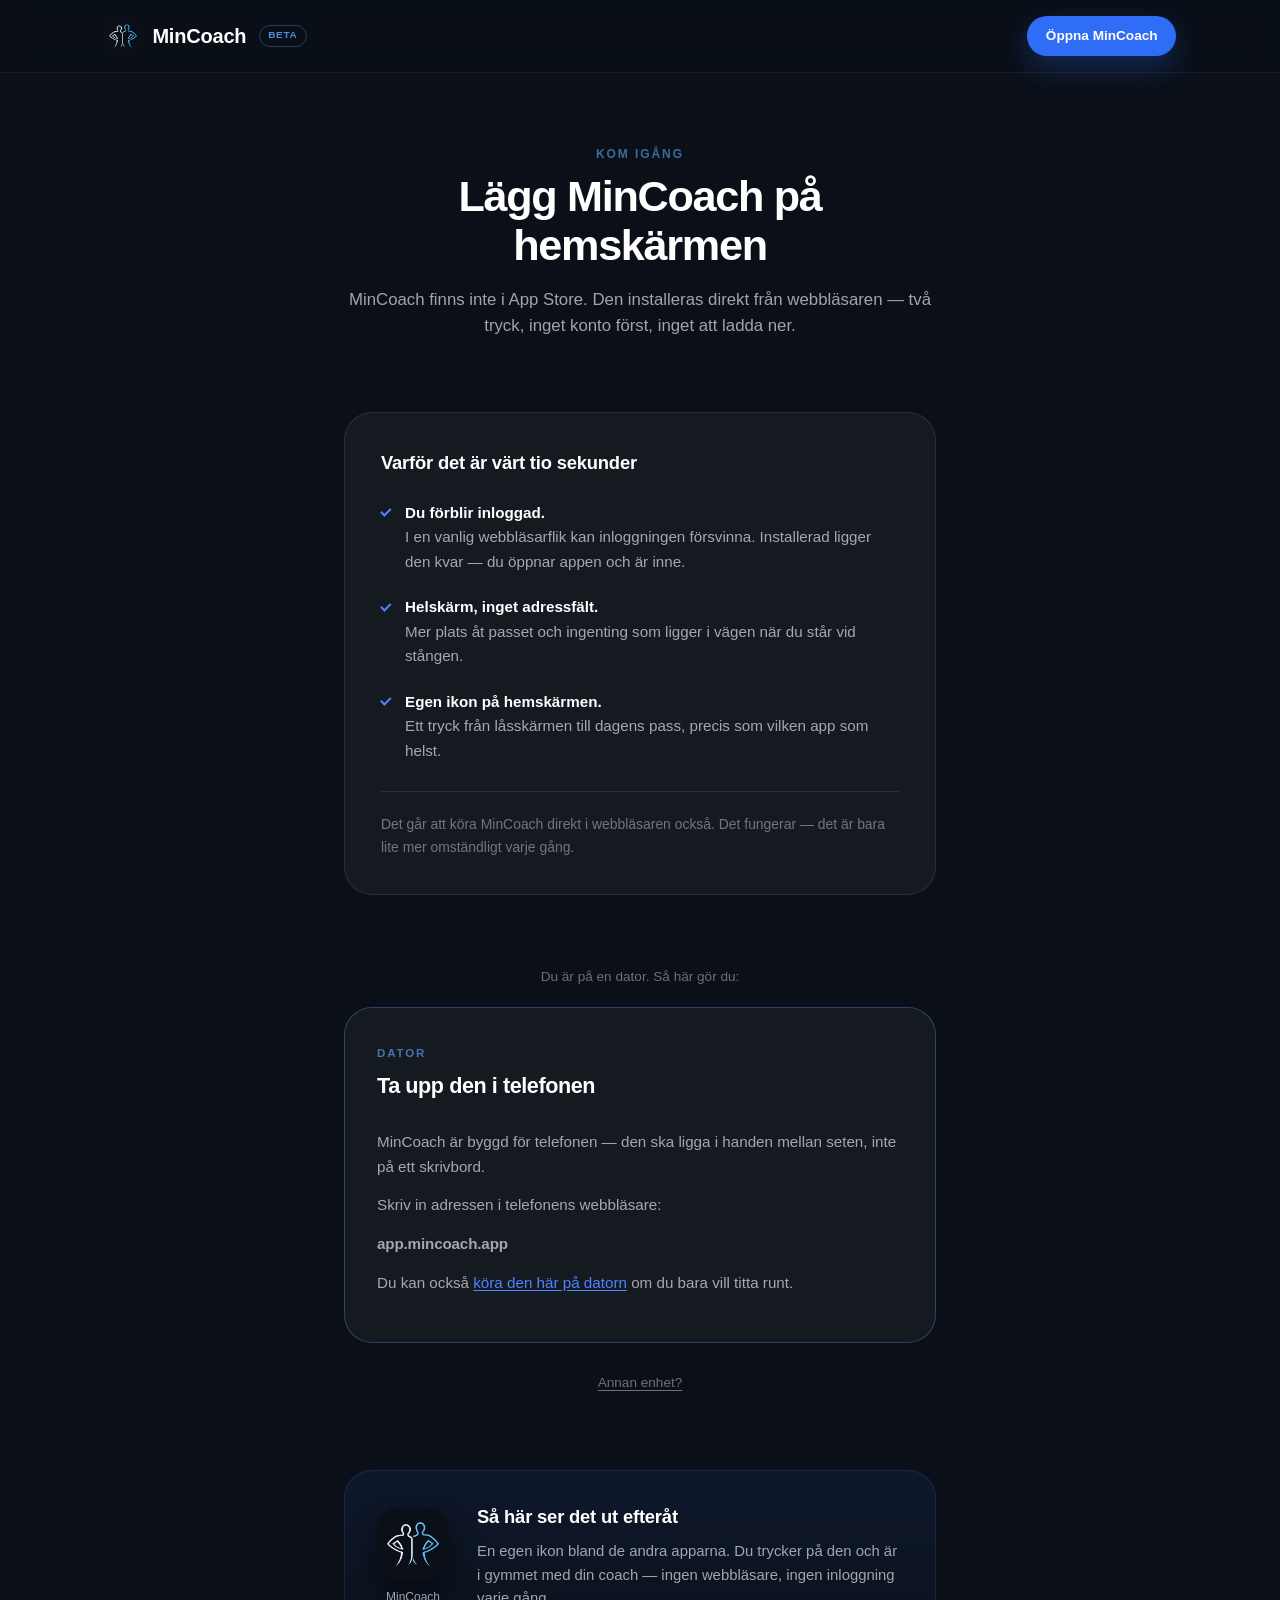
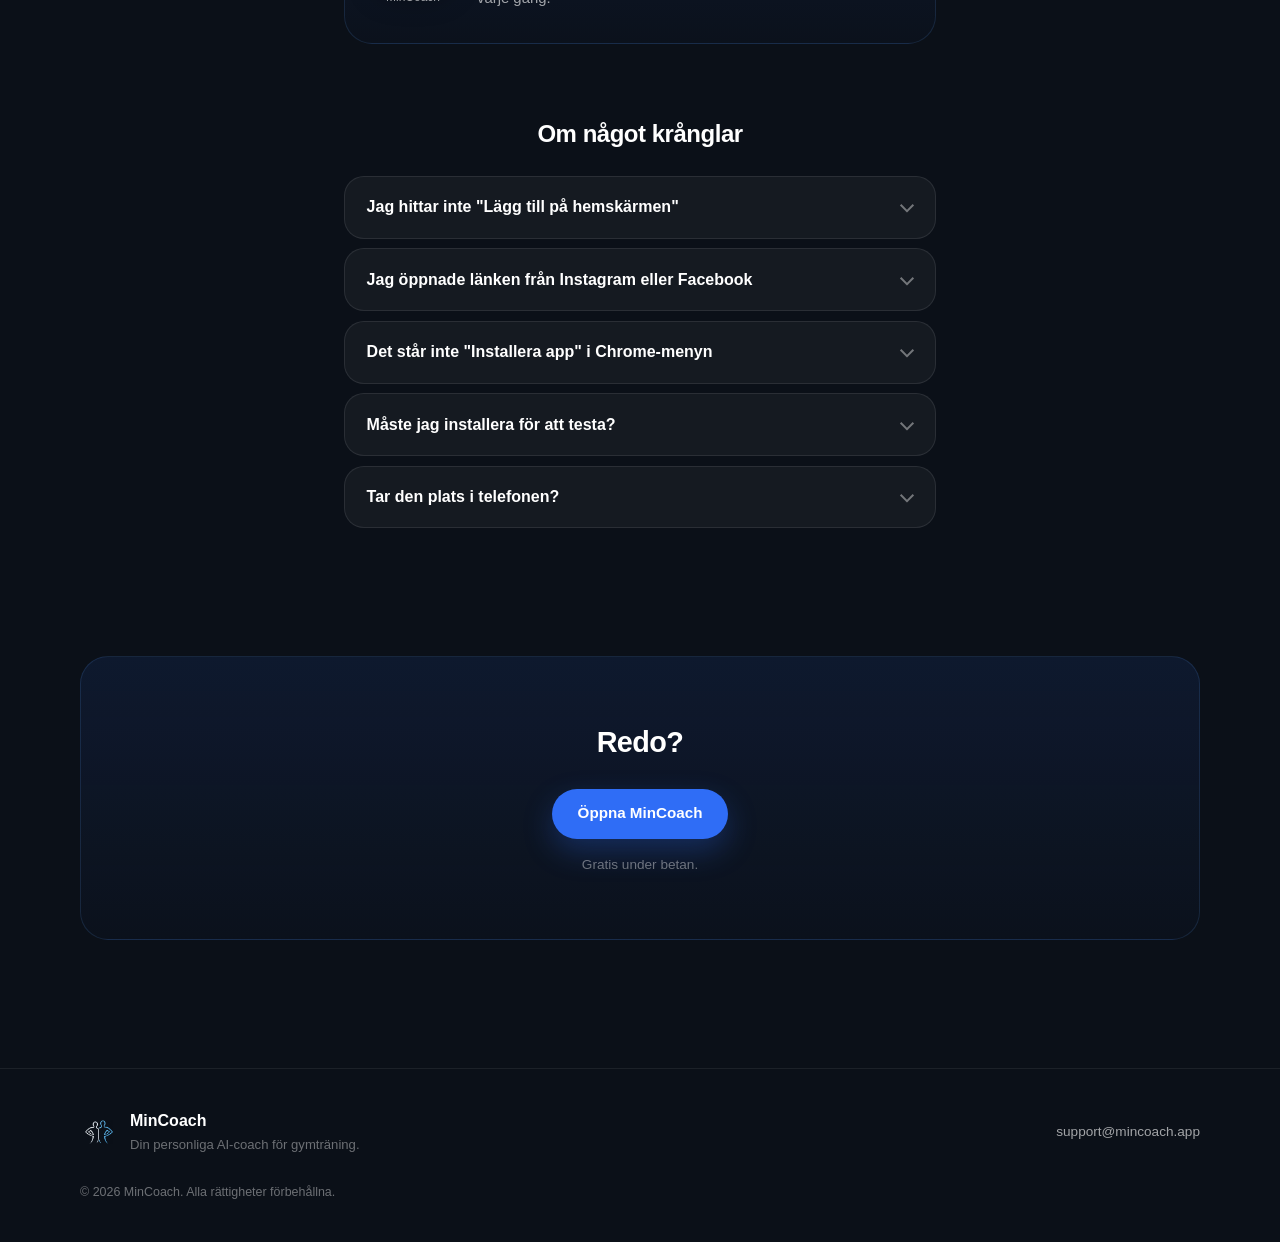
==== installera.html @ 1b60f572 "Installationen får en egen sida, och Adrians citat blir ett omdöme Startsidans knappar gick rakt in " ====
<!DOCTYPE html>
<html lang="sv">
<head>
<meta charset="UTF-8" />
<meta name="viewport" content="width=device-width, initial-scale=1" />
<title>Installera MinCoach — så gör du</title>
<meta name="description" content="MinCoach finns inte i App Store. Den installeras direkt från webbläsaren och hamnar på hemskärmen som vilken app som helst. Så här gör du, steg för steg." />
<link rel="icon" href="assets/favicon.png" />
<link rel="stylesheet" href="styles.css" />
</head>
<body>

  <header class="nav">
    <div class="nav-inner">
      <a href="index.html" class="logo">
        <img src="assets/logo-mark.png" alt="" class="logo-mark" />
        MinCoach
        <span class="beta-pill">Beta</span>
      </a>
      <a href="https://app.mincoach.app" class="btn btn-primary btn-small">Öppna MinCoach</a>
    </div>
  </header>

  <main class="guide">

    <section class="guide-topp">
      <p class="section-eyebrow">Kom igång</p>
      <h1>Lägg MinCoach på hemskärmen</h1>
      <p class="guide-ingress">
        MinCoach finns inte i App Store. Den installeras direkt från
        webbläsaren — två tryck, inget konto först, inget att ladda ner.
      </p>
    </section>

    <section class="guide-varfor">
      <div class="varfor-inner">
        <h2>Varför det är värt tio sekunder</h2>
        <ul class="varfor-lista">
          <li>
            <strong>Du förblir inloggad.</strong>
            I en vanlig webbläsarflik kan inloggningen försvinna. Installerad
            ligger den kvar — du öppnar appen och är inne.
          </li>
          <li>
            <strong>Helskärm, inget adressfält.</strong>
            Mer plats åt passet och ingenting som ligger i vägen när du står
            vid stången.
          </li>
          <li>
            <strong>Egen ikon på hemskärmen.</strong>
            Ett tryck från låsskärmen till dagens pass, precis som vilken app
            som helst.
          </li>
        </ul>
        <p class="varfor-not">
          Det går att köra MinCoach direkt i webbläsaren också. Det fungerar —
          det är bara lite mer omständligt varje gång.
        </p>
      </div>
    </section>

    <section class="guide-steg">
      <p class="guide-enhet" id="enhetsrad" hidden></p>

      <div class="guide-kort-lista" id="kortlista">

        <article class="guide-kort" id="kort-ios">
          <header class="kort-topp">
            <span class="kort-plattform">iPhone &amp; iPad</span>
            <h2>Safari</h2>
          </header>

          <div class="kort-varning" id="varning-safari" hidden>
            <strong>Du är inte i Safari just nu.</strong>
            <span>
              "Lägg till på hemskärmen" finns bara i Safari på iPhone. Tryck på
              menyn i din webbläsare och välj <strong>Öppna i Safari</strong> —
              fortsätt sedan här.
            </span>
          </div>

          <ol class="guide-stegen">
            <li>
              <span class="steg-nr">1</span>
              <div class="steg-text">
                <p>Öppna MinCoach i Safari. Knappen <strong>Öppna MinCoach</strong> uppe till höger gör det.</p>
              </div>
            </li>
            <li>
              <span class="steg-nr">2</span>
              <div class="steg-text">
                <p>Tryck på <strong>Dela</strong> i fältet längst ner.</p>
                <div class="knappbild knappbild-ensam">
                  <span class="ios-knapp" aria-hidden="true">
                    <svg viewBox="0 0 24 24" fill="none" stroke="currentColor" stroke-width="1.7" stroke-linecap="round" stroke-linejoin="round">
                      <path d="M12 3.2v11.3" />
                      <path d="M8.4 6.8 12 3.2l3.6 3.6" />
                      <path d="M7.4 10.2H5.6A1.6 1.6 0 0 0 4 11.8v7.6A1.6 1.6 0 0 0 5.6 21h12.8a1.6 1.6 0 0 0 1.6-1.6v-7.6a1.6 1.6 0 0 0-1.6-1.6h-1.8" />
                    </svg>
                  </span>
                  <span class="knappbild-text">Så ser ikonen ut</span>
                </div>
              </div>
            </li>
            <li>
              <span class="steg-nr">3</span>
              <div class="steg-text">
                <p>
                  Scrolla ner i listan som kommer upp och välj
                  <strong>Lägg till på hemskärmen</strong>.
                </p>
                <div class="ark" aria-hidden="true">
                  <div class="ark-rad">
                    <span>Kopiera</span>
                    <span class="ark-ikon">
                      <svg viewBox="0 0 24 24" fill="none" stroke="currentColor" stroke-width="1.6" stroke-linecap="round" stroke-linejoin="round">
                        <rect x="9" y="9" width="11" height="11" rx="2.5" />
                        <path d="M15 5.5H6.5A2.5 2.5 0 0 0 4 8v8.5" />
                      </svg>
                    </span>
                  </div>
                  <div class="ark-rad ark-rad-vald">
                    <span>Lägg till på hemskärmen</span>
                    <span class="ark-ikon">
                      <svg viewBox="0 0 24 24" fill="none" stroke="currentColor" stroke-width="1.6" stroke-linecap="round" stroke-linejoin="round">
                        <rect x="3.6" y="3.6" width="16.8" height="16.8" rx="4.6" />
                        <path d="M12 8.4v7.2M8.4 12h7.2" />
                      </svg>
                    </span>
                  </div>
                  <div class="ark-rad">
                    <span>Lägg till bokmärke</span>
                    <span class="ark-ikon">
                      <svg viewBox="0 0 24 24" fill="none" stroke="currentColor" stroke-width="1.6" stroke-linecap="round" stroke-linejoin="round">
                        <path d="M6.5 4h11v16l-5.5-4-5.5 4z" />
                      </svg>
                    </span>
                  </div>
                </div>
              </div>
            </li>
            <li>
              <span class="steg-nr">4</span>
              <div class="steg-text">
                <p>Tryck <strong>Lägg till</strong> uppe till höger. Klart.</p>
              </div>
            </li>
          </ol>
        </article>

        <article class="guide-kort" id="kort-android">
          <header class="kort-topp">
            <span class="kort-plattform">Android</span>
            <h2>Chrome</h2>
          </header>

          <ol class="guide-stegen">
            <li>
              <span class="steg-nr">1</span>
              <div class="steg-text">
                <p>Öppna MinCoach i Chrome. Knappen <strong>Öppna MinCoach</strong> uppe till höger gör det.</p>
              </div>
            </li>
            <li>
              <span class="steg-nr">2</span>
              <div class="steg-text">
                <p>Tryck på <strong>menyn</strong> uppe till höger.</p>
                <div class="knappbild knappbild-ensam">
                  <span class="android-knapp" aria-hidden="true">
                    <svg viewBox="0 0 24 24" fill="currentColor">
                      <circle cx="12" cy="5.2" r="1.75" />
                      <circle cx="12" cy="12" r="1.75" />
                      <circle cx="12" cy="18.8" r="1.75" />
                    </svg>
                  </span>
                  <span class="knappbild-text">Tre prickar</span>
                </div>
              </div>
            </li>
            <li>
              <span class="steg-nr">3</span>
              <div class="steg-text">
                <p>
                  Välj <strong>Installera app</strong>. På vissa telefoner står
                  det <strong>Lägg till på hemskärmen</strong> i stället — samma sak.
                </p>
                <div class="ark ark-meny" aria-hidden="true">
                  <div class="ark-rad">
                    <span class="ark-ikon">
                      <svg viewBox="0 0 24 24" fill="none" stroke="currentColor" stroke-width="1.6" stroke-linecap="round" stroke-linejoin="round">
                        <rect x="4" y="4" width="16" height="16" rx="4" />
                        <path d="M12 8.8v6.4M8.8 12h6.4" />
                      </svg>
                    </span>
                    <span>Ny flik</span>
                  </div>
                  <div class="ark-rad ark-rad-vald">
                    <span class="ark-ikon">
                      <svg viewBox="0 0 24 24" fill="none" stroke="currentColor" stroke-width="1.6" stroke-linecap="round" stroke-linejoin="round">
                        <rect x="6" y="2.8" width="12" height="18.4" rx="2.6" />
                        <path d="M12 8.2v6M9.6 11.8 12 14.2l2.4-2.4" />
                      </svg>
                    </span>
                    <span>Installera app</span>
                  </div>
                  <div class="ark-rad">
                    <span class="ark-ikon">
                      <svg viewBox="0 0 24 24" fill="none" stroke="currentColor" stroke-width="1.6" stroke-linecap="round" stroke-linejoin="round">
                        <circle cx="12" cy="12" r="3" />
                        <path d="M19.2 12a7.2 7.2 0 0 1-.1 1.2l1.7 1.3-1.8 3.1-2-.8a7.2 7.2 0 0 1-2 1.2l-.3 2.2h-3.6l-.3-2.2a7.2 7.2 0 0 1-2-1.2l-2 .8-1.8-3.1 1.7-1.3a7.2 7.2 0 0 1 0-2.4L4.8 9.3l1.8-3.1 2 .8a7.2 7.2 0 0 1 2-1.2l.3-2.2h3.6l.3 2.2a7.2 7.2 0 0 1 2 1.2l2-.8 1.8 3.1-1.7 1.3c.07.4.1.8.1 1.2z" />
                      </svg>
                    </span>
                    <span>Inställningar</span>
                  </div>
                </div>
              </div>
            </li>
            <li>
              <span class="steg-nr">4</span>
              <div class="steg-text">
                <p>Bekräfta med <strong>Installera</strong>. Klart.</p>
              </div>
            </li>
          </ol>
        </article>

        <article class="guide-kort" id="kort-dator">
          <header class="kort-topp">
            <span class="kort-plattform">Dator</span>
            <h2>Ta upp den i telefonen</h2>
          </header>
          <div class="dator-text">
            <p>
              MinCoach är byggd för telefonen — den ska ligga i handen mellan
              seten, inte på ett skrivbord.
            </p>
            <p>Skriv in adressen i telefonens webbläsare:</p>
            <p class="dator-adress">app.mincoach.app</p>
            <p class="dator-not">
              Du kan också <a href="https://app.mincoach.app">köra den här på datorn</a> om du bara vill titta runt.
            </p>
          </div>
        </article>

      </div>

      <button type="button" class="guide-visa-alla" id="visaalla" hidden>
        Annan enhet?
      </button>
    </section>

    <section class="guide-resultat">
      <div class="resultat-inner">
        <div class="hemskarm" aria-hidden="true">
          <div class="hemskarm-ikon">
            <img src="assets/logo-mark.png" alt="" />
          </div>
          <span class="hemskarm-namn">MinCoach</span>
        </div>
        <div class="resultat-text">
          <h2>Så här ser det ut efteråt</h2>
          <p>
            En egen ikon bland de andra apparna. Du trycker på den och är i
            gymmet med din coach — ingen webbläsare, ingen inloggning varje
            gång.
          </p>
        </div>
      </div>
    </section>

    <section class="guide-krangel">
      <h2>Om något krånglar</h2>
      <div class="faq-list">
        <details class="faq-item">
          <summary>Jag hittar inte "Lägg till på hemskärmen"</summary>
          <div class="faq-body">
            <p>Då är du nästan säkert inte i Safari. På iPhone finns valet bara där — Chrome och Firefox på iPhone har det inte.</p>
            <p>Är du i Safari: scrolla ner i listan. Det ligger en bit ner, under raden med appar.</p>
          </div>
        </details>
        <details class="faq-item">
          <summary>Jag öppnade länken från Instagram eller Facebook</summary>
          <div class="faq-body">
            <p>De öppnar länkar i en egen liten webbläsare som inte kan installera appar.</p>
            <p>Tryck på de tre prickarna i hörnet och välj <strong>Öppna i Safari</strong> (eller Chrome på Android). Sedan fungerar stegen ovan.</p>
          </div>
        </details>
        <details class="faq-item">
          <summary>Det står inte "Installera app" i Chrome-menyn</summary>
          <div class="faq-body">
            <p>Leta efter <strong>Lägg till på hemskärmen</strong> i stället — det är samma sak.</p>
            <p>Använder du Samsung Internet: menyn nere till höger, sedan <strong>Lägg till sida på</strong> och <strong>Hemskärm</strong>.</p>
          </div>
        </details>
        <details class="faq-item">
          <summary>Måste jag installera för att testa?</summary>
          <div class="faq-body">
            <p>Nej. MinCoach fungerar direkt i webbläsaren.</p>
            <p>Men du loggas ut oftare, adressfältet tar plats, och den känns som en sajt i stället för en app. Installerad är den en app.</p>
          </div>
        </details>
        <details class="faq-item">
          <summary>Tar den plats i telefonen?</summary>
          <div class="faq-body">
            <p>Knappt något. Det laddas inte ner något paket — ikonen pekar på MinCoach, och appen uppdaterar sig själv.</p>
          </div>
        </details>
      </div>
    </section>

    <section class="cta-band">
      <h2>Redo?</h2>
      <a href="https://app.mincoach.app" class="btn btn-primary">Öppna MinCoach</a>
      <p class="cta-not">Gratis under betan.</p>
    </section>

  </main>

  <footer class="footer">
    <div class="footer-inner">
      <div class="footer-brand">
        <img src="assets/logo-mark.png" alt="" class="logo-mark" />
        <div>
          <p class="footer-title">MinCoach</p>
          <p class="footer-tagline">Din personliga AI-coach för gymträning.</p>
        </div>
      </div>
      <a href="mailto:support@mincoach.app" class="footer-contact">support@mincoach.app</a>
    </div>
    <p class="footer-copy">© 2026 MinCoach. Alla rättigheter förbehållna.</p>
  </footer>

  <script>
    // Visar kortet för telefonen man står med, inte alla tre. Utan JS visas
    // alla — ingen blir utelåst av att skriptet inte kör.
    (function () {
      var ua = navigator.userAgent || "";
      function har(s) { return ua.indexOf(s) !== -1; }

      var ios = har("iPhone") || har("iPad") || har("iPod") ||
        (navigator.platform === "MacIntel" && navigator.maxTouchPoints > 1);
      var android = har("Android");

      // De två vanligaste sätten att fastna: fel webbläsare på iPhone, eller
      // en länk öppnad inuti Instagram/Facebook. Båda saknar valet helt.
      var annanWebblasare = har("CriOS") || har("FxiOS") || har("EdgiOS") || har("OPiOS");
      var iAppWebblasare = har("FBAN") || har("FBAV") || har("Instagram") ||
        har("Snapchat") || har("Line/") || har("Twitter");

      var vilken = ios ? "ios" : (android ? "android" : "dator");
      var namn = ios ? "iPhone" : (android ? "Android" : "en dator");

      var kort = document.getElementById("kort-" + vilken);
      var lista = document.getElementById("kortlista");
      if (!kort || !lista) return;

      document.body.classList.add("har-js");
      kort.classList.add("ar-din");
      lista.insertBefore(kort, lista.firstChild);

      var rad = document.getElementById("enhetsrad");
      if (rad) {
        rad.textContent = "Du är på " + namn + ". Så här gör du:";
        rad.hidden = false;
      }

      if (ios && (annanWebblasare || iAppWebblasare)) {
        var varning = document.getElementById("varning-safari");
        if (varning) varning.hidden = false;
      }

      var knapp = document.getElementById("visaalla");
      if (knapp) {
        knapp.hidden = false;
        knapp.addEventListener("click", function () {
          document.body.classList.remove("har-js");
          knapp.hidden = true;
        });
      }
    })();
  </script>

</body>
</html>
---- styles.css ----
:root {
  --bg: #0b1018;
  --bg-soft: #0d1420;
  --card: rgba(255, 255, 255, 0.045);
  --card-border: rgba(255, 255, 255, 0.09);
  --text: #ffffff;
  --text-muted: rgba(255, 255, 255, 0.62);
  --text-faint: rgba(255, 255, 255, 0.4);
  --accent: #2f6df6;
  --accent-hover: #4f83ff;
  --radius-lg: 1.75rem;
  --radius-md: 1.25rem;
  --radius-sm: 0.85rem;
  --max: 1120px;
}

* { box-sizing: border-box; }

/* Egna display-regler slar annars ut hidden-attributet: varningen och
   "Annan enhet?" syntes for alla, aven nar skriptet hallit dem dolda. */
[hidden] { display: none !important; }

html { scroll-behavior: smooth; }

#funktioner, #skarmdumpar, #installera, #fragor {
  scroll-margin-top: 90px;
}

body {
  margin: 0;
  background: var(--bg);
  color: var(--text);
  font-family: -apple-system, BlinkMacSystemFont, "SF Pro Display", "Segoe UI", Roboto, sans-serif;
  line-height: 1.5;
  -webkit-font-smoothing: antialiased;
}

a { color: inherit; text-decoration: none; }

section { padding: 0 1.5rem; }

/* ---------- Nav ---------- */

.nav {
  position: sticky;
  top: 0;
  z-index: 40;
  background: rgba(11, 16, 24, 0.72);
  backdrop-filter: blur(14px);
  border-bottom: 1px solid rgba(255, 255, 255, 0.06);
}

.nav-inner {
  max-width: var(--max);
  margin: 0 auto;
  display: flex;
  align-items: center;
  justify-content: space-between;
  padding: 1rem 1.5rem;
  gap: 1.5rem;
}

.logo {
  display: flex;
  align-items: center;
  gap: 0.65rem;
  font-weight: 600;
  font-size: 1.25rem;
  letter-spacing: -0.01em;
}

.logo-mark {
  width: 38px;
  height: 38px;
  border-radius: 10px;
  object-fit: cover;
  display: inline-block;
  flex-shrink: 0;
}

.beta-pill {
  font-size: 0.62rem;
  font-weight: 700;
  text-transform: uppercase;
  letter-spacing: 0.08em;
  color: rgba(96, 165, 250, 0.85);
  border: 1px solid rgba(96, 165, 250, 0.3);
  border-radius: 999px;
  padding: 0.15rem 0.5rem;
  margin-left: 0.15rem;
}

.nav-links {
  display: flex;
  gap: 1.75rem;
  font-size: 0.9rem;
  color: var(--text-muted);
}

.nav-links a:hover { color: var(--text); }

@media (max-width: 720px) {
  .nav-links { display: none; }
}

/* ---------- Buttons ---------- */

.btn {
  display: inline-flex;
  align-items: center;
  justify-content: center;
  padding: 0.85rem 1.6rem;
  border-radius: 999px;
  font-size: 0.95rem;
  font-weight: 600;
  transition: background 0.15s ease, border-color 0.15s ease, transform 0.15s ease;
}

.btn:active { transform: scale(0.98); }

.btn-primary {
  background: var(--accent);
  color: #fff;
  box-shadow: 0 12px 30px rgba(47, 109, 246, 0.28);
}

.btn-primary:hover { background: var(--accent-hover); }

.btn-secondary {
  background: transparent;
  border: 1px solid rgba(255, 255, 255, 0.16);
  color: var(--text);
}

.btn-secondary:hover { background: rgba(255, 255, 255, 0.06); }

.btn-small { padding: 0.6rem 1.15rem; font-size: 0.85rem; }

/* ---------- Hero ---------- */

.hero {
  max-width: var(--max);
  margin: 0 auto;
  display: grid;
  grid-template-columns: 1fr 1fr;
  gap: 3rem;
  align-items: center;
  padding-top: 5rem;
  padding-bottom: 5rem;
}

.eyebrow {
  font-size: 0.75rem;
  font-weight: 700;
  text-transform: uppercase;
  letter-spacing: 0.16em;
  color: rgba(96, 165, 250, 0.75);
  margin: 0 0 1rem;
}

.hero h1 {
  font-size: 3.1rem;
  line-height: 1.08;
  letter-spacing: -0.03em;
  margin: 0 0 1.25rem;
  font-weight: 650;
}

.hero-sub {
  font-size: 1.1rem;
  line-height: 1.6;
  color: var(--text-muted);
  max-width: 30rem;
  margin: 0 0 2rem;
}

.hero-actions {
  display: flex;
  gap: 0.85rem;
  flex-wrap: wrap;
  margin-bottom: 1.5rem;
}

.hero-trust {
  margin: 0;
  font-size: 0.82rem;
  color: var(--text-faint);
}

.hero-visual { display: flex; justify-content: center; }

/* ---------- Phone mockup ---------- */

.phone {
  position: relative;
  border-radius: 2.6rem;
  background: #05070c;
  border: 1px solid rgba(255, 255, 255, 0.08);
  box-shadow: 0 40px 100px rgba(0, 0, 0, 0.55), inset 0 0 0 1px rgba(255, 255, 255, 0.02);
  padding: 0.55rem;
}

.phone-lg { width: 300px; }
.phone-sm { width: 280px; }

.phone-notch {
  position: absolute;
  top: 0.75rem;
  left: 50%;
  transform: translateX(-50%);
  width: 34%;
  height: 18px;
  background: #05070c;
  border-radius: 999px;
  z-index: 2;
}

.screen {
  background: linear-gradient(180deg, #0d141f 0%, #0b1018 100%);
  border-radius: 2.15rem;
  padding: 1.6rem 0.85rem 1rem;
  min-height: 420px;
  display: flex;
  flex-direction: column;
  gap: 0.65rem;
}

.screen-mini { min-height: 300px; padding: 1.4rem 0.7rem 0.85rem; gap: 0.55rem; }

.screen-real {
  padding: 0;
  overflow: hidden;
  display: block;
  height: 420px;
}

.screen-mini.screen-real {
  height: 460px;
}

/* contain, inte cover. Med cover beskars skärmdumparna i sidled — "God kväll
   Emelie" blev "Emelie" och "Senaste 28 dagarna" blev "aste 28 dagarna".
   Poängen med bilden är att visa appen, inte att fylla ramen. */
.screen-real img {
  width: 100%;
  height: 100%;
  object-fit: contain;
  object-position: top center;
  display: block;
}

.screen-header {
  display: flex;
  flex-direction: column;
  gap: 0.1rem;
  margin-bottom: 0.35rem;
}

.screen-brand {
  font-size: 0.55rem;
  font-weight: 700;
  letter-spacing: 0.16em;
  color: rgba(96, 165, 250, 0.6);
}

.screen-title {
  font-size: 1.05rem;
  font-weight: 650;
}

.card {
  background: var(--card);
  border: 1px solid var(--card-border);
  border-radius: 1rem;
  padding: 0.8rem 0.9rem;
}

.card-label {
  font-size: 0.55rem;
  font-weight: 700;
  text-transform: uppercase;
  letter-spacing: 0.1em;
  color: var(--text-faint);
  margin: 0 0 0.3rem;
}

.card-title {
  font-size: 0.92rem;
  font-weight: 650;
  margin: 0 0 0.3rem;
}

.card-title.lg { font-size: 1.3rem; }

.card-body {
  font-size: 0.72rem;
  line-height: 1.45;
  color: var(--text-muted);
  margin: 0;
}

.card.mt { margin-top: 0.5rem; }

.ring {
  --pct: 50%;
  width: 64px;
  height: 64px;
  border-radius: 50%;
  margin: 0.4rem 0;
  background: conic-gradient(var(--accent) calc(var(--pct)), rgba(255,255,255,0.08) 0);
  position: relative;
}

.ring::after {
  content: "";
  position: absolute;
  inset: 8px;
  border-radius: 50%;
  background: #0d141f;
}

.stat-row { display: flex; gap: 1.1rem; }

.stat { display: flex; flex-direction: column; gap: 0.15rem; font-size: 0.65rem; }

.dot { width: 6px; height: 6px; border-radius: 50%; margin-bottom: 0.1rem; }
.dot-blue { background: #60a5fa; }
.dot-green { background: #6ee7b7; }

.stat-num { font-size: 0.95rem; font-weight: 650; }
.stat-num small { font-size: 0.65rem; color: var(--text-faint); font-weight: 500; }
.stat-label { color: var(--text-faint); }

.next-card {
  display: flex;
  align-items: center;
  justify-content: space-between;
}

.pill {
  display: inline-flex;
  align-items: center;
  justify-content: center;
  background: var(--accent);
  color: #fff;
  font-size: 0.68rem;
  font-weight: 650;
  padding: 0.45rem 0.8rem;
  border-radius: 999px;
}

.pill-block { width: 100%; margin-top: 0.5rem; }

.mini-log { display: flex; flex-direction: column; gap: 0.4rem; }

.mini-row {
  display: flex;
  justify-content: space-between;
  gap: 0.5rem;
  font-size: 0.68rem;
  background: rgba(255,255,255,0.03);
  border: 1px solid rgba(255,255,255,0.06);
  border-radius: 0.6rem;
  padding: 0.45rem 0.6rem;
  white-space: nowrap;
}

.mini-row.muted { opacity: 0.5; }

.timer-ring {
  width: 100%;
  height: 46px;
  border-radius: 0.8rem;
  background: linear-gradient(90deg, rgba(96,165,250,0.35) 40%, rgba(255,255,255,0.05) 0);
  border: 1px solid rgba(255,255,255,0.08);
}

.input-row { display: flex; gap: 0.4rem; align-items: center; }

.chip {
  flex: 1;
  text-align: center;
  padding: 0.5rem 0;
  border-radius: 0.6rem;
  background: rgba(255,255,255,0.04);
  border: 1px solid rgba(255,255,255,0.08);
  font-size: 0.8rem;
  font-weight: 600;
}

.chip-fill { background: rgba(47,109,246,0.14); border-color: rgba(96,165,250,0.3); flex: 2; }

.bar-chart {
  display: flex;
  align-items: flex-end;
  gap: 0.4rem;
  height: 56px;
  margin: 0.3rem 0;
}

.bar-chart span {
  flex: 1;
  height: var(--h);
  background: linear-gradient(180deg, #60a5fa, rgba(47,109,246,0.35));
  border-radius: 0.3rem;
}

/* ---------- Section headers ---------- */

.section-eyebrow {
  font-size: 0.75rem;
  font-weight: 700;
  text-transform: uppercase;
  letter-spacing: 0.16em;
  color: rgba(96, 165, 250, 0.6);
  text-align: center;
  margin: 0 0 0.6rem;
}

.showcase h2,
.founder h2 {
  text-align: center;
  font-size: 2rem;
  letter-spacing: -0.02em;
  margin: 0 0 3rem;
}

/* ---------- Features ---------- */

.features {
  max-width: var(--max);
  margin: 9rem auto 10rem;
  display: grid;
  grid-template-columns: repeat(3, 1fr);
  gap: 3rem;
}

.feature {
  padding: 0 0 0 3rem;
  border-left: 1px solid rgba(255, 255, 255, 0.09);
}

.feature:first-child {
  padding-left: 0;
  border-left: none;
}

.feature h3 {
  font-size: 1.4rem;
  font-weight: 650;
  margin: 0 0 0.85rem;
  letter-spacing: -0.02em;
}

.feature p {
  font-size: 0.98rem;
  line-height: 1.6;
  color: var(--text-muted);
  margin: 0;
}

/* ---------- Showcase ---------- */

.showcase { max-width: var(--max); margin: 0 auto 10rem; text-align: center; }

.showcase-grid {
  display: grid;
  grid-template-columns: repeat(2, 1fr);
  gap: 3rem 2.5rem;
  justify-items: center;
}

.showcase-item { margin: 0; }

.showcase-item figcaption {
  margin-top: 1.25rem;
  font-size: 1rem;
  font-weight: 600;
  color: var(--text-muted);
}

/* ---------- Install ---------- */

.install { max-width: 760px; margin: 0 auto 9rem; text-align: center; }

.install h2 { font-size: 2rem; letter-spacing: -0.02em; margin: 0 0 3rem; }

.install-grid {
  display: grid;
  grid-template-columns: 1fr 1fr;
  gap: 1.5rem;
  text-align: left;
}

.install-col {
  background: var(--card);
  border: 1px solid var(--card-border);
  border-radius: var(--radius-md);
  padding: 1.75rem;
}

.install-col h3 {
  display: flex;
  align-items: center;
  gap: 0.5rem;
  font-size: 1rem;
  margin: 0 0 1.25rem;
}

.steps { list-style: none; margin: 0; padding: 0; display: flex; flex-direction: column; gap: 1rem; }

.steps li { display: flex; gap: 0.85rem; align-items: flex-start; font-size: 0.88rem; color: var(--text-muted); line-height: 1.5; }

.step-num {
  flex-shrink: 0;
  width: 22px;
  height: 22px;
  border-radius: 50%;
  background: rgba(47, 109, 246, 0.14);
  color: #93c5fd;
  font-size: 0.72rem;
  font-weight: 700;
  display: flex;
  align-items: center;
  justify-content: center;
}

.steps strong { color: var(--text); }

/* ---------- Founder ---------- */

/* ---------- FAQ ---------- */

.faq { max-width: 720px; margin: 0 auto; padding: 7rem 1.5rem 0; }

.faq h2 { text-align: center; font-size: 2rem; letter-spacing: -0.02em; margin: 0 0 2.5rem; }

.faq-list { display: grid; gap: 0.6rem; }

.faq-item {
  background: var(--card);
  border: 1px solid var(--card-border);
  border-radius: var(--radius-md);
  overflow: hidden;
}

.faq-item summary {
  cursor: pointer;
  list-style: none;
  padding: 1.15rem 3rem 1.15rem 1.35rem;
  font-size: 1rem;
  font-weight: 600;
  position: relative;
  transition: color 0.15s ease;
}

.faq-item summary::-webkit-details-marker { display: none; }

/* Egen pil: webbläsarnas standardtriangel ser ut som ett formulär, inte
   som en lugn sida. Roterar när frågan öppnas. */
.faq-item summary::after {
  content: "";
  position: absolute;
  right: 1.45rem;
  top: 50%;
  width: 0.5rem;
  height: 0.5rem;
  border-right: 2px solid var(--text-faint);
  border-bottom: 2px solid var(--text-faint);
  transform: translateY(-65%) rotate(45deg);
  transition: transform 0.2s ease, border-color 0.2s ease;
}

.faq-item[open] summary::after {
  transform: translateY(-25%) rotate(225deg);
  border-color: var(--accent-hover);
}

.faq-item summary:hover { color: var(--accent-hover); }

.faq-body { padding: 0 1.35rem 1.35rem; }

.faq-body p {
  margin: 0 0 0.8rem;
  color: var(--text-muted);
  line-height: 1.65;
  font-size: 0.97rem;
}

.faq-body p:last-child { margin-bottom: 0; }

.faq-body a { color: var(--accent-hover); text-decoration: underline; text-underline-offset: 2px; }

/* ---------- Omdöme ---------- */

/* Ett riktigt citat, med luft omkring. Det låg först inbakat i ett FAQ-svar
   och läste då som reklam — "en av våra användare tyckte…". Ett omdöme ska
   stå för sig självt, med namn, och med den kontext som gör det begripligt. */

.omdome { padding: 0 1.5rem 9rem; }

.omdome-inner { max-width: 640px; margin: 0 auto; text-align: center; }

.omdome blockquote { margin: 0; }

.omdome blockquote p {
  font-size: clamp(1.5rem, 4.4vw, 2.1rem);
  font-weight: 600;
  line-height: 1.3;
  letter-spacing: -0.02em;
  margin: 0;
  text-wrap: balance;
}

.omdome figcaption {
  margin-top: 1.6rem;
  display: flex;
  flex-direction: column;
  gap: 0.15rem;
}

.omdome-namn { font-size: 0.95rem; font-weight: 600; }

.omdome-roll {
  font-size: 0.8rem;
  color: var(--text-faint);
  letter-spacing: 0.04em;
}

.omdome-bakgrund {
  margin: 2rem auto 0;
  max-width: 440px;
  font-size: 0.92rem;
  line-height: 1.65;
  color: var(--text-muted);
}

/* ---------- Friskvård ---------- */

.friskvard { padding: 7rem 1.5rem 0; }

.friskvard-inner { max-width: 560px; margin: 0 auto; text-align: center; }

.friskvard h2 { margin-bottom: 0.6rem; }

.friskvard p {
  font-size: 1rem;
  color: var(--text-muted);
  line-height: 1.6;
  margin: 0 0 0.75rem;
}

.friskvard-note { font-size: 0.88rem; color: var(--text-faint); }

/* ---------- Founder ---------- */

.founder { padding: 7rem 1.5rem; background: var(--bg-soft); }

.founder-inner { max-width: 560px; margin: 0 auto; text-align: center; }

.founder h2 { margin-bottom: 0.6rem; }

.founder p {
  font-size: 1rem;
  color: var(--text-muted);
  line-height: 1.6;
  margin: 0 0 0.75rem;
}

.founder-note { font-size: 0.88rem; color: var(--text-faint); }

/* ---------- CTA band ---------- */

.cta-band {
  max-width: var(--max);
  margin: 8rem auto;
  text-align: center;
  padding: 4rem 2rem;
  background: linear-gradient(180deg, rgba(47,109,246,0.1), rgba(47,109,246,0.02));
  border: 1px solid rgba(96,165,250,0.14);
  border-radius: var(--radius-lg);
}

.cta-band h2 { font-size: 1.8rem; margin: 0 0 1.5rem; letter-spacing: -0.02em; }

/* ---------- Footer ---------- */

.footer { border-top: 1px solid rgba(255,255,255,0.07); padding: 2.5rem 1.5rem; }

.footer-inner {
  max-width: var(--max);
  margin: 0 auto;
  display: flex;
  align-items: center;
  justify-content: space-between;
  gap: 1rem;
  flex-wrap: wrap;
}

.footer-brand { display: flex; align-items: center; gap: 0.75rem; }

.footer-title { font-weight: 650; margin: 0; }
.footer-tagline { font-size: 0.82rem; color: var(--text-faint); margin: 0.15rem 0 0; }

.footer-contact { font-size: 0.85rem; color: var(--text-muted); }
.footer-contact:hover { color: var(--text); }

.footer-copy {
  max-width: var(--max);
  margin: 1.75rem auto 0;
  font-size: 0.78rem;
  color: var(--text-faint);
}

/* ---------- Responsive ---------- */

@media (max-width: 900px) {
  .hero { grid-template-columns: 1fr; padding-top: 3rem; text-align: center; }
  .hero-copy { display: flex; flex-direction: column; align-items: center; }
  .hero-actions { justify-content: center; }
  .hero h1 { font-size: 2.3rem; }
  .features { grid-template-columns: 1fr; gap: 2.5rem; text-align: center; margin: 6rem auto 7rem; }
  .feature { padding: 2.5rem 0 0; border-left: none; border-top: 1px solid rgba(255, 255, 255, 0.09); }
  .feature:first-child { padding-top: 0; border-top: none; }
  .install-grid { grid-template-columns: 1fr; }
}

@media (max-width: 640px) {
  .showcase-grid { grid-template-columns: 1fr; gap: 3.5rem; }
  .phone-sm { width: 100%; max-width: 280px; }
}

@media (max-width: 480px) {
  .phone-lg { width: 240px; }
}

/* ---------- Installationsguiden (installera.html) ---------- */

/* Egen sida i stället för ett stycke på startsidan. Den som trycker
   "Testa MinCoach" ska få veta att appen installeras från webbläsaren —
   annars tror man att en flik i Safari är hela produkten. */

.guide-topp {
  max-width: 640px;
  margin: 0 auto;
  padding-top: 4.5rem;
  text-align: center;
}

.guide-topp h1 {
  font-size: clamp(2rem, 6.5vw, 2.7rem);
  letter-spacing: -0.03em;
  line-height: 1.12;
  margin: 0 0 1.1rem;
}

.guide-ingress {
  color: var(--text-muted);
  font-size: 1.05rem;
  line-height: 1.6;
  margin: 0;
}

/* --- Varför --- */

.guide-varfor { margin: 4.5rem auto 0; max-width: 640px; }

.varfor-inner {
  background: var(--card);
  border: 1px solid var(--card-border);
  border-radius: var(--radius-lg);
  padding: 2.25rem;
}

.varfor-inner h2 {
  font-size: 1.15rem;
  margin: 0 0 1.5rem;
  letter-spacing: -0.01em;
}

.varfor-lista { list-style: none; margin: 0; padding: 0; display: grid; gap: 1.35rem; }

.varfor-lista li {
  font-size: 0.95rem;
  line-height: 1.6;
  color: var(--text-muted);
  padding-left: 1.5rem;
  position: relative;
}

.varfor-lista strong { color: var(--text); font-weight: 600; display: block; }

/* Bock i stället för punkt: det här är vad man vinner, inte en uppräkning. */
.varfor-lista li::before {
  content: "";
  position: absolute;
  left: 0;
  top: 0.45rem;
  width: 0.5rem;
  height: 0.28rem;
  border-left: 2px solid var(--accent-hover);
  border-bottom: 2px solid var(--accent-hover);
  transform: rotate(-45deg);
}

.varfor-not {
  margin: 1.75rem 0 0;
  padding-top: 1.35rem;
  border-top: 1px solid var(--card-border);
  font-size: 0.87rem;
  color: var(--text-faint);
  line-height: 1.6;
}

/* --- Stegen --- */

.guide-steg { max-width: 640px; margin: 4.5rem auto 0; }

.guide-enhet {
  text-align: center;
  font-size: 0.85rem;
  color: var(--text-faint);
  margin: 0 0 1.25rem;
}

.guide-kort-lista { display: grid; gap: 1rem; }

.guide-kort {
  background: var(--card);
  border: 1px solid var(--card-border);
  border-radius: var(--radius-lg);
  padding: 2rem;
}

/* Med JS visas bara kortet för telefonen man står med. Resten ligger kvar
   bakom "Annan enhet?" — tre parallella listor gör det svårare, inte lättare. */
.har-js .guide-kort:not(.ar-din) { display: none; }

.guide-kort.ar-din { border-color: rgba(96, 165, 250, 0.3); }

.kort-topp { margin-bottom: 1.75rem; }

.kort-plattform {
  font-size: 0.72rem;
  font-weight: 700;
  text-transform: uppercase;
  letter-spacing: 0.16em;
  color: rgba(96, 165, 250, 0.65);
}

.kort-topp h2 { font-size: 1.35rem; margin: 0.35rem 0 0; letter-spacing: -0.02em; }

.kort-varning {
  background: rgba(247, 144, 9, 0.09);
  border: 1px solid rgba(247, 144, 9, 0.28);
  border-radius: var(--radius-md);
  padding: 1.1rem 1.25rem;
  margin-bottom: 1.75rem;
  font-size: 0.9rem;
  line-height: 1.6;
  color: var(--text-muted);
}

.kort-varning strong { display: block; color: #fbbf5c; margin-bottom: 0.3rem; }
.kort-varning span strong { display: inline; color: var(--text); }

.guide-stegen { list-style: none; margin: 0; padding: 0; display: grid; gap: 1.6rem; }

.guide-stegen li { display: flex; gap: 1rem; align-items: flex-start; }

.steg-nr {
  flex: 0 0 auto;
  width: 1.75rem;
  height: 1.75rem;
  border-radius: 999px;
  background: rgba(47, 109, 246, 0.16);
  border: 1px solid rgba(96, 165, 250, 0.3);
  color: #9cc0ff;
  font-size: 0.8rem;
  font-weight: 700;
  display: flex;
  align-items: center;
  justify-content: center;
}

.steg-text { flex: 1 1 auto; min-width: 0; padding-top: 0.15rem; }

.steg-text p { margin: 0; font-size: 0.95rem; line-height: 1.6; color: var(--text-muted); }
.steg-text strong { color: var(--text); font-weight: 600; }

/* --- Ritade knappar --- */

/* Ikonerna är ritade, inte skärmdumpade: en skärmdump är en annan telefon,
   på ett annat språk, och åldras med varje iOS-version. */

.knappbild { display: flex; align-items: center; gap: 0.7rem; margin-top: 0.9rem; }

.ios-knapp,
.android-knapp {
  display: inline-flex;
  align-items: center;
  justify-content: center;
  width: 2.5rem;
  height: 2.5rem;
  border-radius: 0.7rem;
  background: rgba(255, 255, 255, 0.07);
  border: 1px solid rgba(255, 255, 255, 0.13);
  color: #6aa2ff;
}

.android-knapp { color: rgba(255, 255, 255, 0.82); }

.ios-knapp svg,
.android-knapp svg { width: 1.3rem; height: 1.3rem; }

.knappbild-text { font-size: 0.82rem; color: var(--text-faint); }

/* --- Delningsark / meny --- */

.ark {
  margin-top: 0.9rem;
  border-radius: var(--radius-sm);
  border: 1px solid rgba(255, 255, 255, 0.1);
  background: rgba(255, 255, 255, 0.04);
  overflow: hidden;
}

.ark-rad {
  display: flex;
  align-items: center;
  justify-content: space-between;
  gap: 1rem;
  padding: 0.8rem 1rem;
  font-size: 0.88rem;
  color: var(--text-faint);
  border-bottom: 1px solid rgba(255, 255, 255, 0.06);
}

.ark-rad:last-child { border-bottom: none; }

.ark-meny .ark-rad { justify-content: flex-start; }

.ark-rad-vald {
  background: rgba(47, 109, 246, 0.14);
  color: var(--text);
  font-weight: 600;
  box-shadow: inset 2px 0 0 var(--accent);
}

.ark-ikon { display: inline-flex; color: currentColor; opacity: 0.85; }
.ark-ikon svg { width: 1.1rem; height: 1.1rem; }

.guide-visa-alla {
  display: block;
  margin: 1.5rem auto 0;
  background: none;
  border: none;
  color: var(--text-faint);
  font-family: inherit;
  font-size: 0.85rem;
  cursor: pointer;
  padding: 0.5rem 0.75rem;
  text-decoration: underline;
  text-underline-offset: 3px;
}

.guide-visa-alla:hover { color: var(--text); }

/* --- Dator --- */

.dator-text p { margin: 0 0 0.9rem; font-size: 0.95rem; line-height: 1.6; color: var(--text-muted); }

.dator-adress {
  font-size: 1.25rem;
  font-weight: 600;
  color: var(--text);
  letter-spacing: -0.01em;
}

.dator-not { font-size: 0.85rem; color: var(--text-faint); margin-bottom: 0; }
.dator-not a { color: var(--accent-hover); text-decoration: underline; text-underline-offset: 2px; }

/* --- Resultatet --- */

.guide-resultat { max-width: 640px; margin: 4.5rem auto 0; }

.resultat-inner {
  display: flex;
  align-items: center;
  gap: 1.75rem;
  background: linear-gradient(180deg, rgba(47, 109, 246, 0.09), rgba(47, 109, 246, 0.02));
  border: 1px solid rgba(96, 165, 250, 0.14);
  border-radius: var(--radius-lg);
  padding: 2rem;
}

.hemskarm { flex: 0 0 auto; text-align: center; }

.hemskarm-ikon {
  width: 4.5rem;
  height: 4.5rem;
  border-radius: 1.15rem;
  overflow: hidden;
  box-shadow: 0 14px 30px rgba(0, 0, 0, 0.45);
}

.hemskarm-ikon img { width: 100%; height: 100%; display: block; object-fit: cover; }

.hemskarm-namn { display: block; margin-top: 0.5rem; font-size: 0.75rem; color: var(--text-muted); }

.resultat-text h2 { font-size: 1.15rem; margin: 0 0 0.6rem; letter-spacing: -0.01em; }
.resultat-text p { margin: 0; font-size: 0.93rem; line-height: 1.6; color: var(--text-muted); }

/* --- Krångel --- */

.guide-krangel { max-width: 640px; margin: 4.5rem auto 0; }
.guide-krangel h2 { font-size: 1.5rem; margin: 0 0 1.5rem; letter-spacing: -0.02em; text-align: center; }

.cta-not { margin: 1rem 0 0; font-size: 0.85rem; color: var(--text-faint); }

/* --- Startsidans hänvisning hit --- */

.install-hanvisning { max-width: 640px; margin: 0 auto 9rem; text-align: center; }

.install-hanvisning h2 { font-size: 2rem; letter-spacing: -0.02em; margin: 0 0 1rem; }

.install-hanvisning p {
  color: var(--text-muted);
  font-size: 1rem;
  line-height: 1.65;
  margin: 0 auto 1.75rem;
  max-width: 480px;
}

@media (max-width: 640px) {
  .guide-topp { padding-top: 3rem; }
  .varfor-inner,
  .guide-kort { padding: 1.6rem; }
  .resultat-inner { flex-direction: column; text-align: center; gap: 1.35rem; padding: 2rem 1.6rem; }
}
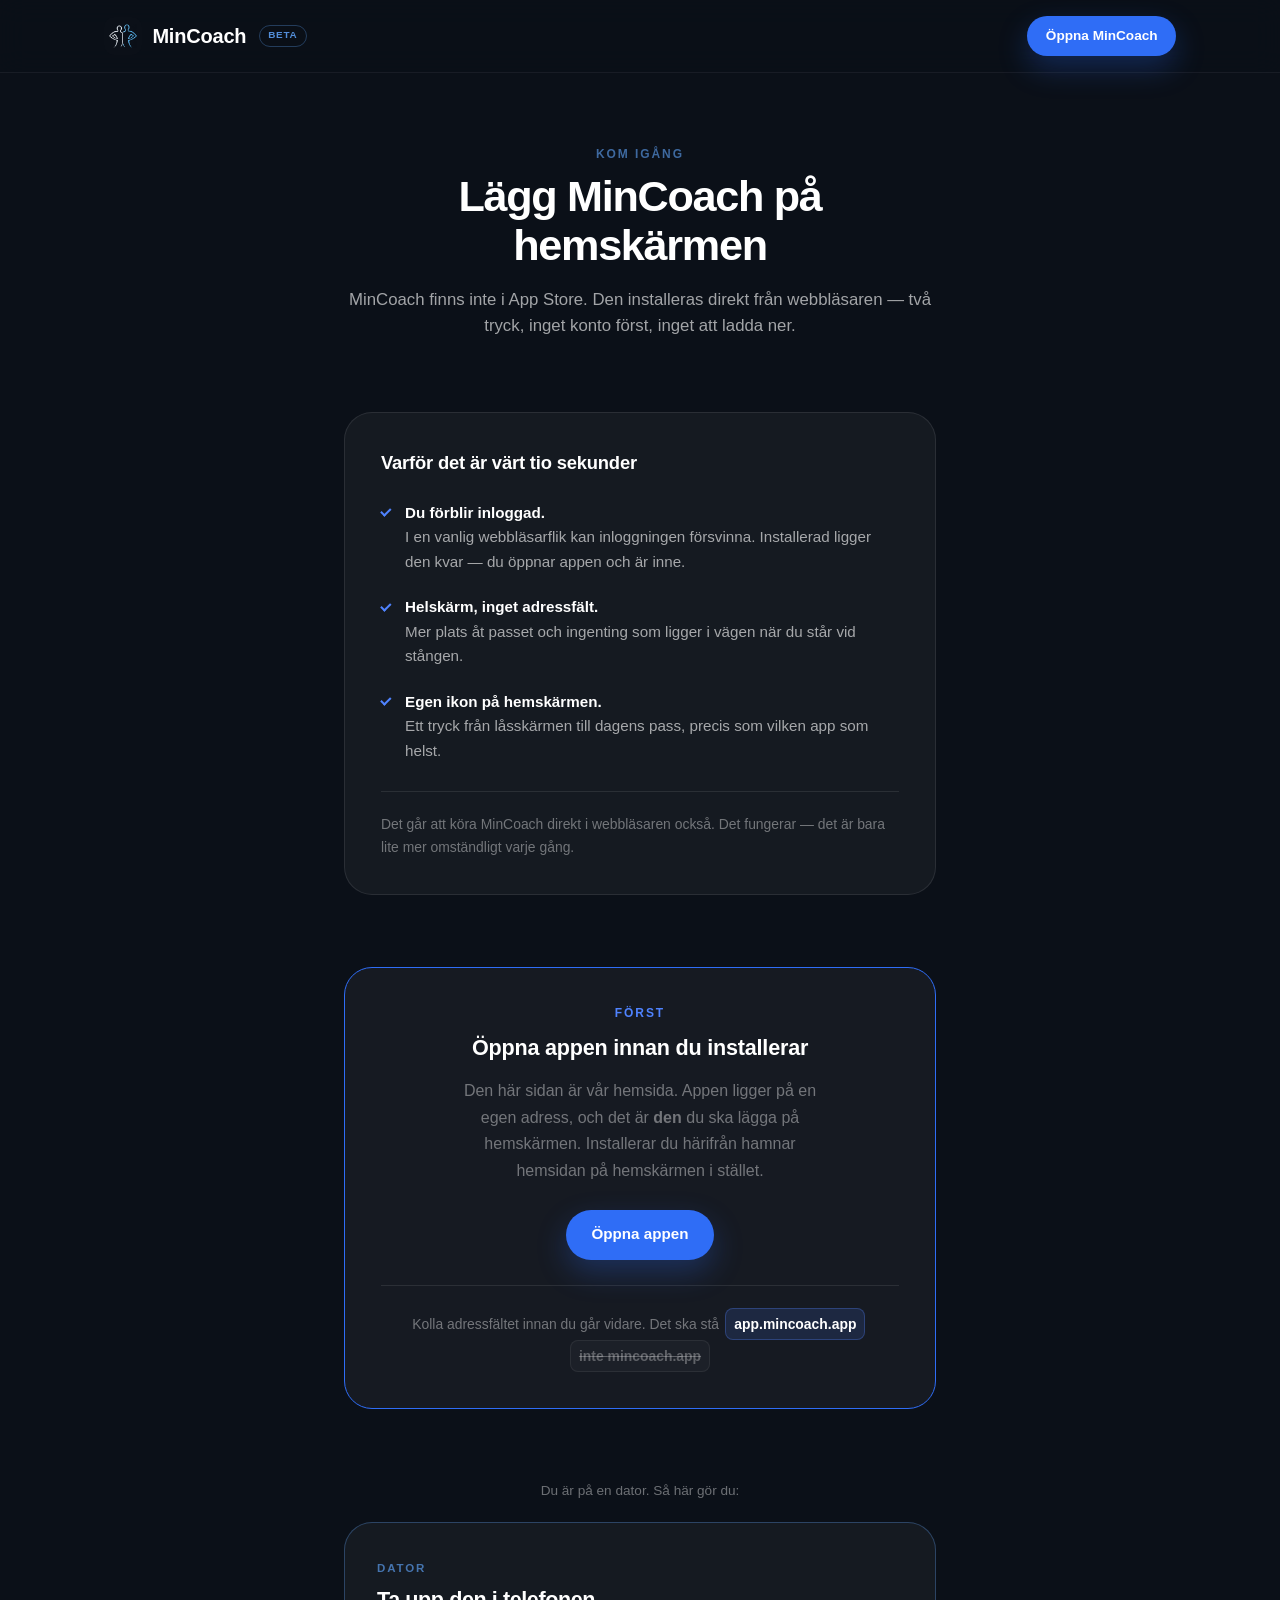
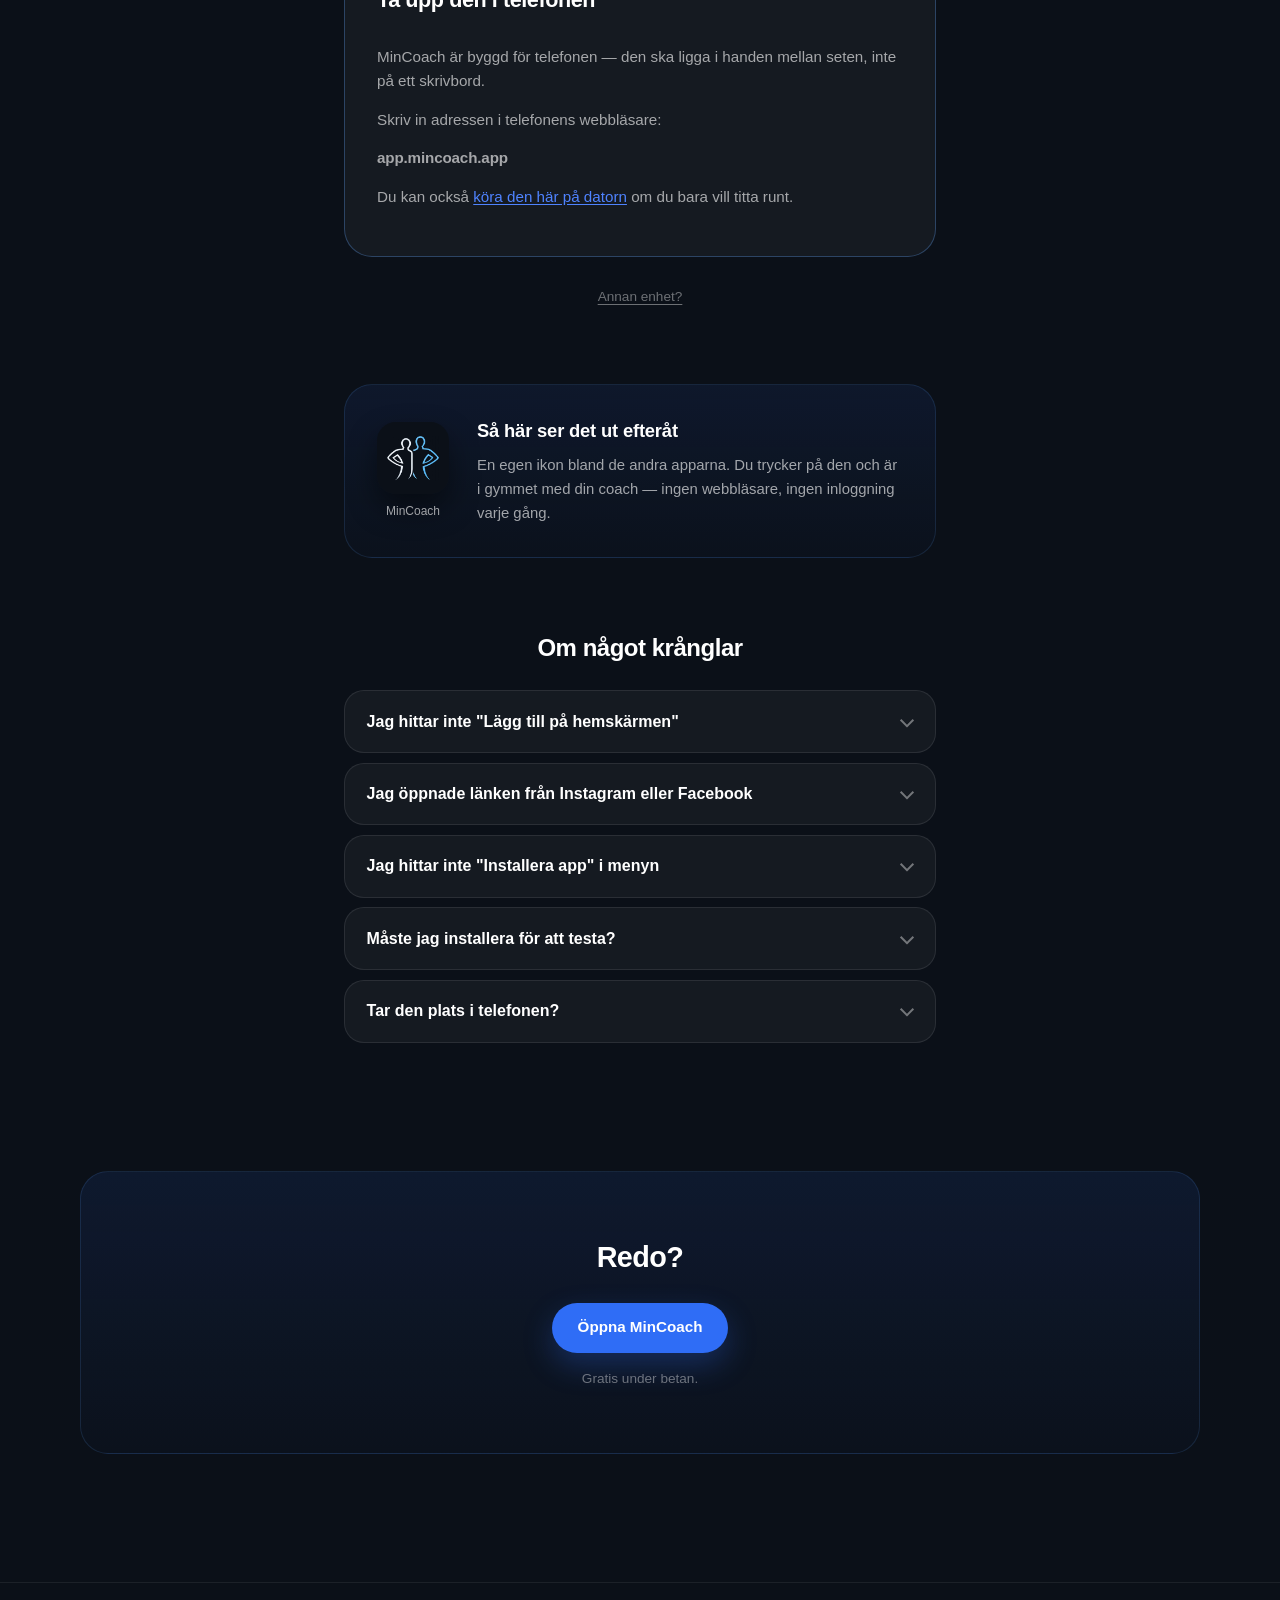
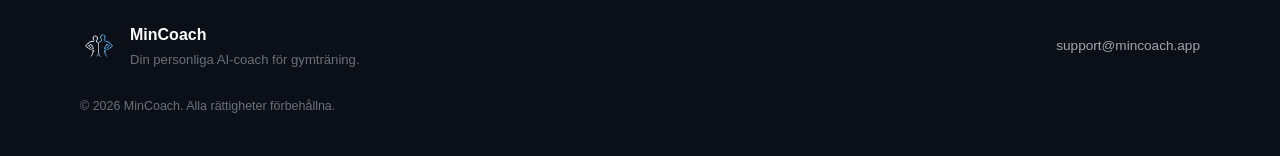
==== commit 6a4ca0be: "Steg noll: öppna appen innan du installerar Anton installerade fel sak på sin brors Samsung — markna" ====
--- a/installera.html
+++ b/installera.html
@@ -59,6 +59,33 @@
       </div>
     </section>
 
+    <!-- Steg noll. Står här för att Anton, som byggt sajten, installerade
+         fel sak på sin brors Samsung: han följde stegen medan han stod på
+         mincoach.app och fick marknadssajten på hemskärmen i stället för
+         appen. Det gick att göra fel för att "öppna appen" var en mening i
+         steg 1 med samma tyngd som "tryck på menyn", och enda knappen dit
+         låg liten uppe i hörnet. Nu är det ett eget steg före de andra,
+         med adressen att kontrollera mot. -->
+    <section class="guide-forst">
+      <div class="forst-inner">
+        <p class="forst-nr">Först</p>
+        <h2>Öppna appen innan du installerar</h2>
+        <p class="forst-text">
+          Den här sidan är vår hemsida. Appen ligger på en egen adress, och
+          det är <strong>den</strong> du ska lägga på hemskärmen. Installerar
+          du härifrån hamnar hemsidan på hemskärmen i stället.
+        </p>
+        <a href="https://app.mincoach.app" class="btn btn-primary forst-knapp">
+          Öppna appen
+        </a>
+        <p class="forst-kontroll">
+          Kolla adressfältet innan du går vidare. Det ska stå
+          <span class="forst-ratt">app.mincoach.app</span>
+          <span class="forst-fel">mincoach.app</span>
+        </p>
+      </div>
+    </section>
+
     <section class="guide-steg">
       <p class="guide-enhet" id="enhetsrad" hidden></p>
 
@@ -83,7 +110,7 @@
             <li>
               <span class="steg-nr">1</span>
               <div class="steg-text">
-                <p>Öppna MinCoach i Safari. Knappen <strong>Öppna MinCoach</strong> uppe till höger gör det.</p>
+                <p>Öppna appen i Safari, enligt rutan ovanför. I adressfältet ska det stå <strong>app.mincoach.app</strong>.</p>
               </div>
             </li>
             <li>
@@ -158,7 +185,7 @@
             <li>
               <span class="steg-nr">1</span>
               <div class="steg-text">
-                <p>Öppna MinCoach i Chrome. Knappen <strong>Öppna MinCoach</strong> uppe till höger gör det.</p>
+                <p>Öppna appen i Chrome, enligt rutan ovanför. I adressfältet ska det stå <strong>app.mincoach.app</strong>.</p>
               </div>
             </li>
             <li>
@@ -180,9 +207,17 @@
             <li>
               <span class="steg-nr">3</span>
               <div class="steg-text">
+                <!-- Raden namnger med flit flera varianter i stället för en
+                     exakt sträng. Chrome har bytt ordval flera gånger och
+                     Samsung visar sitt eget; Anton hittade inte "Installera
+                     app" på sin brors telefon. Det som är gemensamt är
+                     ordet installera eller hemskärm. -->
                 <p>
-                  Välj <strong>Installera app</strong>. På vissa telefoner står
-                  det <strong>Lägg till på hemskärmen</strong> i stället — samma sak.
+                  Leta efter raden med ordet <strong>installera</strong> eller
+                  <strong>hemskärm</strong>. Beroende på telefon och version
+                  står det <strong>Installera app</strong>,
+                  <strong>Installera appikon</strong> eller
+                  <strong>Lägg till på hemskärmen</strong> — samma sak.
                 </p>
                 <div class="ark ark-meny" aria-hidden="true">
                   <div class="ark-rad">
@@ -286,10 +321,19 @@
           </div>
         </details>
         <details class="faq-item">
-          <summary>Det står inte "Installera app" i Chrome-menyn</summary>
+          <summary>Jag hittar inte "Installera app" i menyn</summary>
           <div class="faq-body">
-            <p>Leta efter <strong>Lägg till på hemskärmen</strong> i stället — det är samma sak.</p>
+            <p>
+              Ordvalet skiljer sig mellan telefoner och versioner. Leta efter
+              <strong>Installera appikon</strong> eller
+              <strong>Lägg till på hemskärmen</strong> — det är samma sak.
+            </p>
             <p>Använder du Samsung Internet: menyn nere till höger, sedan <strong>Lägg till sida på</strong> och <strong>Hemskärm</strong>.</p>
+            <p>
+              Hittar du ingen av dem alls står du förmodligen på fel adress.
+              Raden ska bara dyka upp på <strong>app.mincoach.app</strong>,
+              inte på den här sidan.
+            </p>
           </div>
         </details>
         <details class="faq-item">
--- a/styles.css
+++ b/styles.css
@@ -1038,3 +1038,82 @@
   .guide-kort { padding: 1.6rem; }
   .resultat-inner { flex-direction: column; text-align: center; gap: 1.35rem; padding: 2rem 1.6rem; }
 }
+
+/* --- Steg noll: öppna appen först ---
+   Finns för att det gick att installera marknadssajten i stället för
+   appen. Därför tyngre än ett vanligt steg: egen ruta, tonad kant och
+   adressen att jämföra mot, med fel adress överstruken bredvid rätt. */
+
+.guide-forst { max-width: 640px; margin: 4.5rem auto 0; }
+
+.forst-inner {
+  background: var(--card);
+  border: 1px solid var(--accent, #4f83ff);
+  border-radius: var(--radius-lg);
+  padding: 2.25rem;
+  text-align: center;
+}
+
+.forst-nr {
+  margin: 0 0 0.6rem;
+  font-size: 0.75rem;
+  font-weight: 700;
+  letter-spacing: 0.16em;
+  text-transform: uppercase;
+  color: var(--accent-hover, #7aa2ff);
+}
+
+.forst-inner h2 {
+  font-size: 1.35rem;
+  margin: 0 0 0.9rem;
+  letter-spacing: -0.01em;
+}
+
+.forst-text {
+  margin: 0 auto 1.6rem;
+  max-width: 42ch;
+  line-height: 1.65;
+  color: var(--text-faint);
+}
+
+.forst-knapp { display: inline-flex; }
+
+.forst-kontroll {
+  margin: 1.6rem 0 0;
+  padding-top: 1.35rem;
+  border-top: 1px solid var(--card-border);
+  font-size: 0.87rem;
+  line-height: 1.9;
+  color: var(--text-faint);
+}
+
+.forst-ratt,
+.forst-fel {
+  display: inline-block;
+  margin: 0 0.15rem;
+  padding: 0.12rem 0.5rem;
+  border-radius: 0.5rem;
+  font-weight: 600;
+  white-space: nowrap;
+}
+
+.forst-ratt {
+  color: var(--text);
+  background: rgba(79, 131, 255, 0.14);
+  border: 1px solid rgba(79, 131, 255, 0.3);
+}
+
+.forst-fel {
+  color: var(--text-faint);
+  background: rgba(255, 255, 255, 0.04);
+  border: 1px solid var(--card-border);
+  text-decoration: line-through;
+  opacity: 0.75;
+}
+
+.forst-fel::before { content: "inte "; text-decoration: none; }
+
+@media (max-width: 480px) {
+  .forst-inner { padding: 1.75rem 1.25rem; }
+  .forst-inner h2 { font-size: 1.2rem; }
+}
